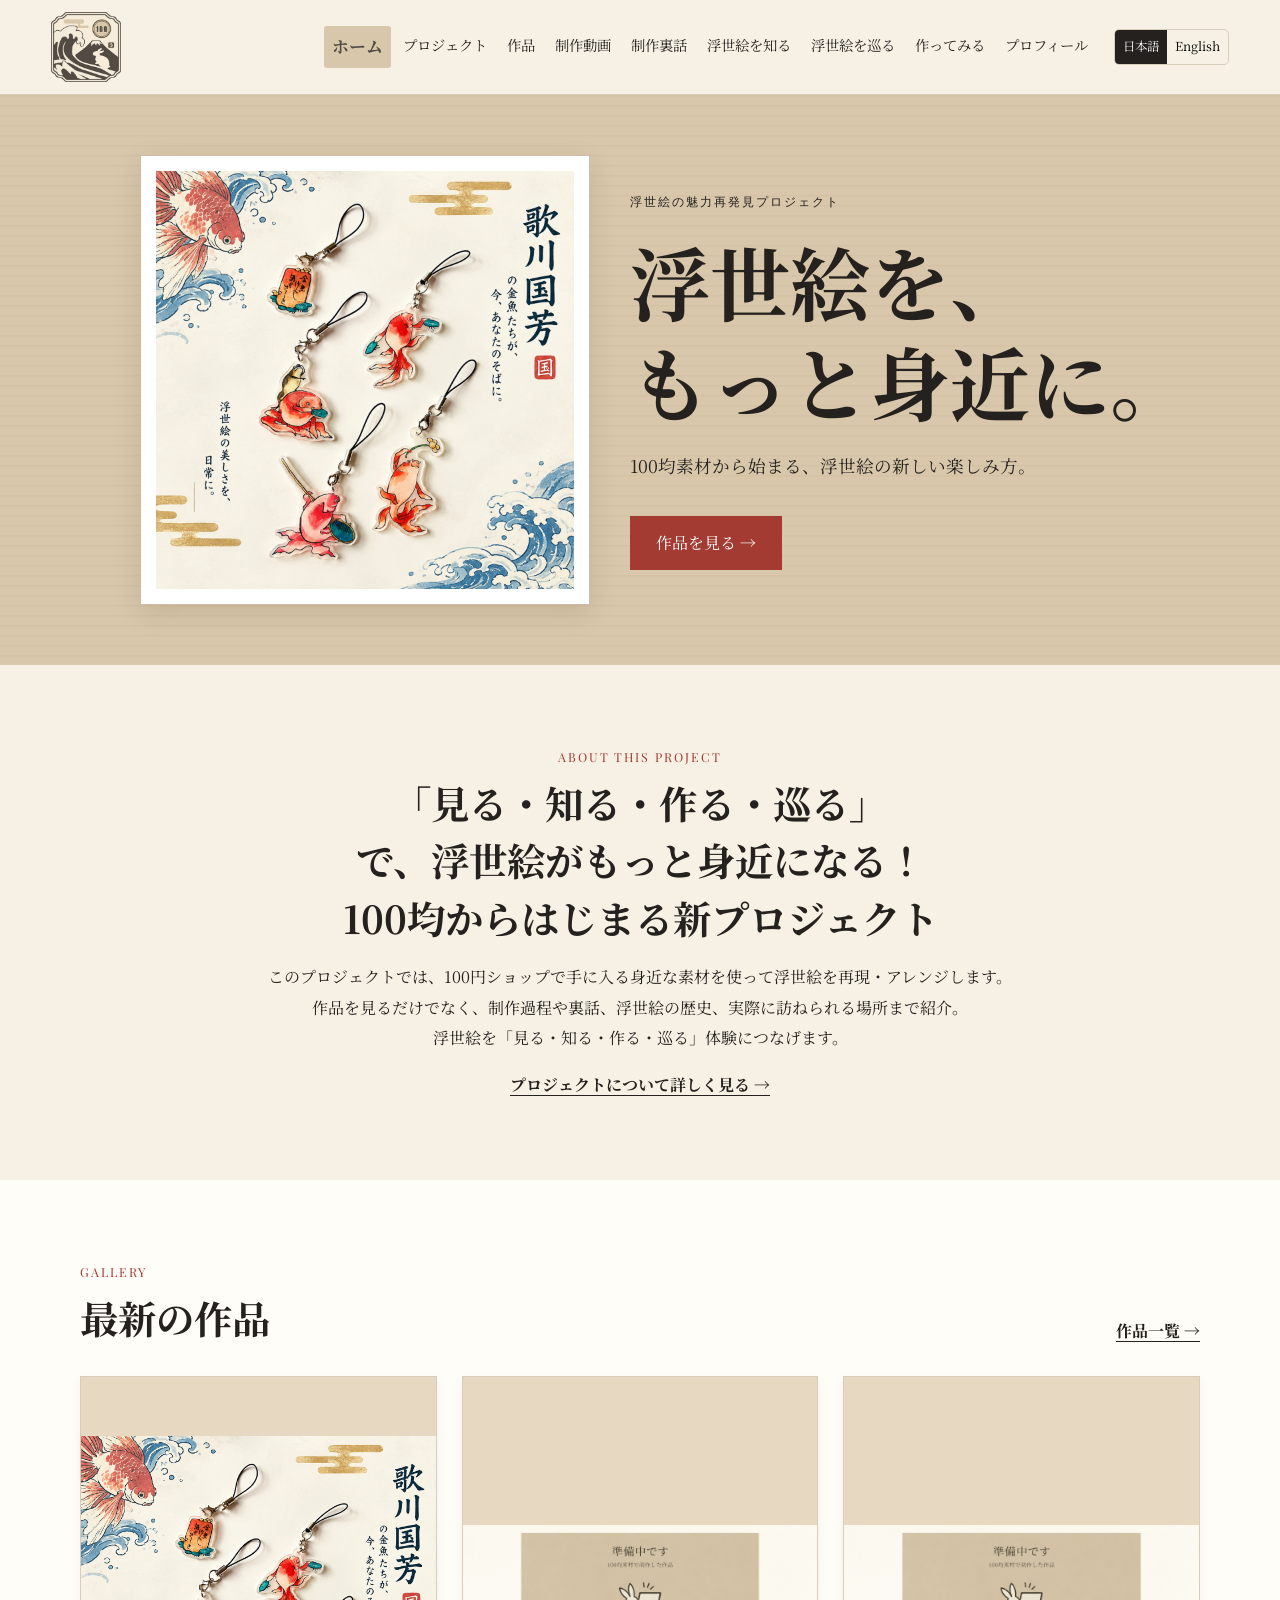
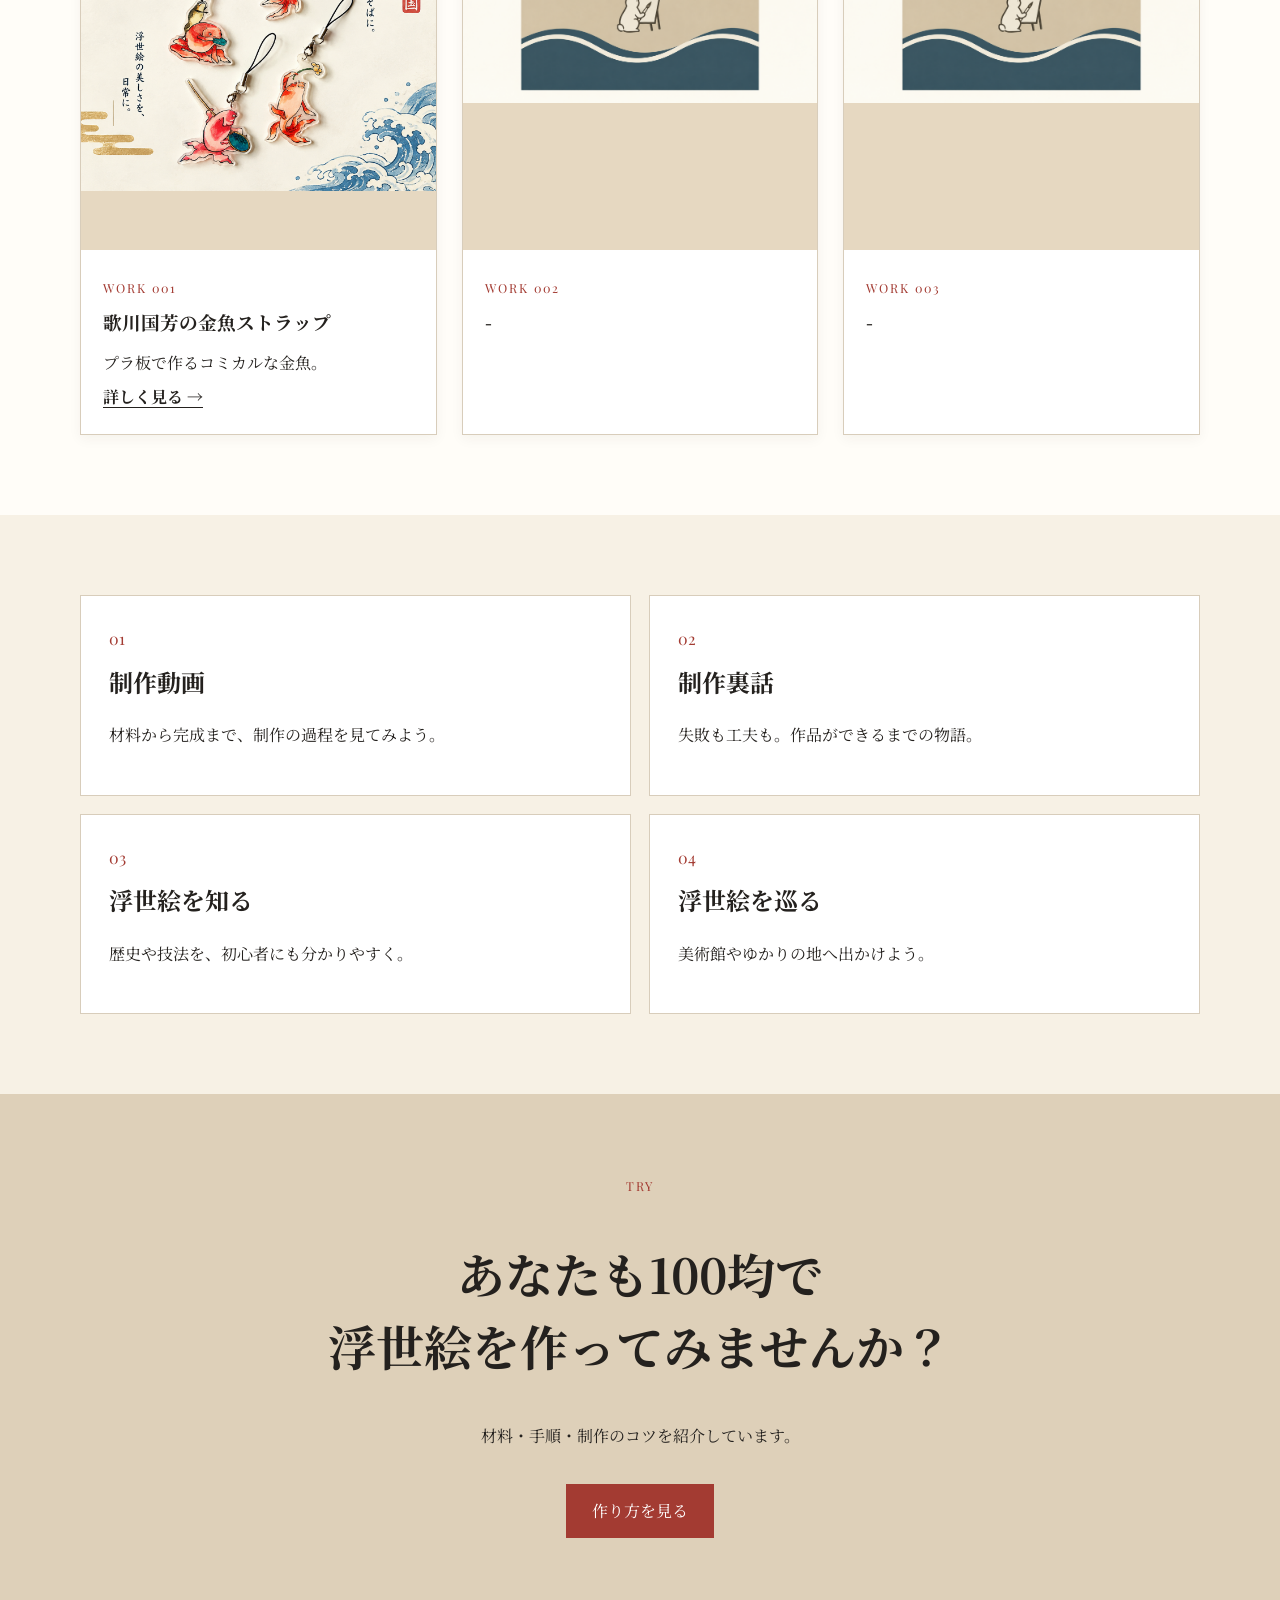
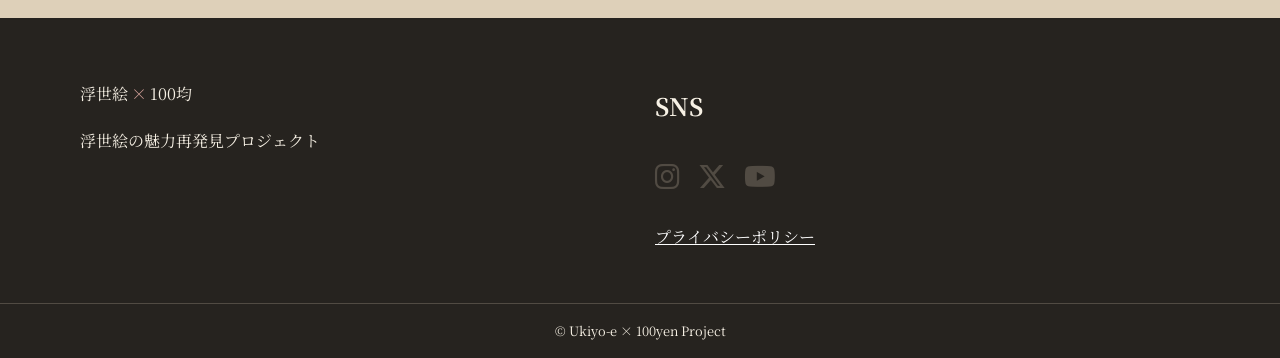
==== index.html @ 2771c259 "Add files via upload" ====
<!DOCTYPE html>
<html lang="ja">
<head>
  <meta charset="UTF-8">
  <meta name="viewport" content="width=device-width, initial-scale=1.0">
  <meta name="description" content="浮世絵を100均素材で身近に楽しむ、浮世絵の魅力再発見プロジェクト。">
  <title>浮世絵×100均｜浮世絵の魅力再発見プロジェクト</title>
  <link rel="stylesheet" href="css/style.css">
  <link rel="stylesheet" href="https://cdnjs.cloudflare.com/ajax/libs/font-awesome/6.7.2/css/all.min.css">

  <!-- Google Analytics 4：G-XXXXXXXXXXを自分の測定IDに変更してください -->
  <script async src="https://www.googletagmanager.com/gtag/js?id=G-XXXXXXXXXX"></script>
  <script>
    window.dataLayer = window.dataLayer || [];
    function gtag(){dataLayer.push(arguments);}
    gtag('js', new Date());
    gtag('config', 'G-XXXXXXXXXX');
  </script>
</head>
<body>
<a class="skip-link" href="#main">本文へ移動</a>
<header class="site-header">
  <div class="header-inner">
    <a class="logo" href="index.html" aria-label="浮世絵×100均 ホーム">
    <img src="images/sitelogo.png" alt="浮世絵×100均">
</a>
    <button class="menu-button" aria-controls="global-nav" aria-expanded="false">☰ <span data-ja="メニュー" data-en="Menu">メニュー</span></button>
<nav id="global-nav" class="global-nav" aria-label="メインメニュー">
  <ul>
    <li><a href="index.html" data-ja="ホーム" data-en="Home">ホーム</a></li>
    <li><a href="project.html" data-ja="プロジェクト" data-en="Project">プロジェクト</a></li>
    <li><a href="gallery.html" data-ja="作品" data-en="Gallery">作品</a></li>
    <li><a href="making.html" data-ja="制作動画" data-en="Making Videos">制作動画</a></li>
    <li><a href="story.html" data-ja="制作裏話" data-en="Behind the Scenes">制作裏話</a></li>
    <li><a href="ukiyoe.html" data-ja="浮世絵を知る" data-en="Learn Ukiyo-e">浮世絵を知る</a></li>
    <li><a href="map.html" data-ja="浮世絵を巡る" data-en="Explore Ukiyo-e">浮世絵を巡る</a></li>
    <li><a href="try.html" data-ja="作ってみる" data-en="Try It">作ってみる</a></li>
    <li><a href="about.html" data-ja="プロフィール" data-en="About">プロフィール</a></li>
  </ul>
</nav>
    <div class="lang-switch" aria-label="言語切り替え">
      <button type="button" class="lang-btn active" data-lang="ja">日本語</button>
      <button type="button" class="lang-btn" data-lang="en">English</button>
    </div>
  </div>
</header>


<main id="main">

  
<section class="hero">

  <!-- 障子 -->
  <div class="shoji-container" id="shojiBox">
    <div class="shoji shoji-left"></div>
    <div class="shoji shoji-right"></div>
  </div>

  <!-- 障子の向こう側 -->
  <div class="hero-content">

    <div class="hero-image">
      <img src="images/hero-work.png"
           alt="100均素材で制作した浮世絵ハンドメイド作品">
    </div>

    <div class="hero-text">

      <p class="eyebrow"
         data-ja="浮世絵の魅力再発見プロジェクト"
         data-en="Rediscovering the Charm of Ukiyo-e">
        浮世絵の魅力再発見プロジェクト
      </p>

      <h1
        data-ja="浮世絵を、<br>もっと身近に。"
        data-en="Bringing Ukiyo-e<br>Closer to Everyone.">
        浮世絵を、<br>もっと身近に。
      </h1>

      <p class="hero-lead"
         data-ja="100均素材から始まる、浮世絵の新しい楽しみ方。"
         data-en="A new way to enjoy Ukiyo-e, starting with 100-yen shop materials.">
        100均素材から始まる、浮世絵の新しい楽しみ方。
      </p>

      <a class="button button-primary"
         href="gallery.html"
         data-ja="作品を見る →"
         data-en="View Works →">
        作品を見る →
      </a>

    </div>

  </div>

</section>




  <section class="section intro">
    <div class="container narrow">
      <p class="section-label">ABOUT THIS PROJECT</p>
      <h2 data-ja="「見る・知る・作る・巡る」<br>で、浮世絵がもっと身近になる！<br>100均からはじまる新プロジェクト" data-en="“Ukiyo-e seems difficult.”<br>We want to change that image.">「見る・知る・作る・巡る」で、浮世絵がもっと身近になる！<br>100均からはじまる新プロジェクト</h2>
      <p data-ja="このプロジェクトでは、100円ショップで手に入る身近な素材を使って浮世絵を再現・アレンジします。<br>作品を見るだけでなく、制作過程や裏話、浮世絵の歴史、実際に訪ねられる場所まで紹介。<br>浮世絵を「見る・知る・作る・巡る」体験につなげます。" data-en="This project recreates and reimagines Ukiyo-e using familiar materials from 100-yen shops. We share not only the finished works, but also the making process, stories, Ukiyo-e history, and places you can visit. Our goal is to connect people with Ukiyo-e through seeing, learning, making, and exploring.">このプロジェクトでは、100円ショップで手に入る身近な素材を使って浮世絵を再現・アレンジします。作品を見るだけでなく、制作過程や裏話、浮世絵の歴史、実際に訪ねられる場所まで紹介。浮世絵を「見る・知る・作る・巡る」体験につなげます。</p>
      <a class="text-link" href="project.html" data-ja="プロジェクトについて詳しく見る →" data-en="Learn more about the project →">プロジェクトについて詳しく見る →</a>
    </div>
  </section>

  <section class="section paper-section">
    <div class="container">
      <div class="section-heading">
        <div><p class="section-label">GALLERY</p><h2 data-ja="最新の作品" data-en="Latest Works">最新の作品</h2></div>
        <a class="text-link" href="gallery.html" data-ja="作品一覧 →" data-en="All works →">作品一覧 →</a>
      </div>
      <div class="card-grid">
        <article class="card">
          <img src="images/gallery01.png" alt="波をモチーフにした浮世絵風の作品">
          <div class="card-body"><p class="tag">WORK 001</p><h3>歌川国芳の金魚ストラップ</h3><p data-ja="プラ板で作るコミカルな金魚。" data-en="Expressing the powerful waves of Ukiyo-e with 100-yen materials.">プラ板で作るコミカルな金魚。</p><a class="text-link" href="gallery.html">詳しく見る →</a></div>
        </article>
        <article class="card">
          <img src="images/comingsoon.png" alt="制作中">
          <div class="card-body"><p class="tag">WORK 002</p><h3>-</h3><p data-ja="" data-en="Reconstructing a famous landscape with familiar materials.">-</p>
            <!--<a class="text-link" href="gallery.html">詳しく見る →</a>-->
          </div>
        </article>
        <article class="card">
          <img src="images/comingsoon.png" alt="制作中">
          <div class="card-body"><p class="tag">WORK 003</p><h3>-</h3><p data-ja="" data-en="Enjoying the atmosphere of Edo with modern 100-yen materials.">-</p>
            <!--<a class="text-link" href="gallery.html">詳しく見る →</a>-->
          </div>
        </article>
      </div>
    </div>
  </section>

  <section class="section">
    <div class="container">
      <div class="feature-grid">
        <a class="feature-card" href="making.html"><span class="feature-no">01</span><h2 data-ja="制作動画" data-en="Making Videos">制作動画</h2><p data-ja="材料から完成まで、制作の過程を見てみよう。" data-en="See the process from materials to the finished work.">材料から完成まで、制作の過程を見てみよう。</p></a>
        <a class="feature-card" href="story.html"><span class="feature-no">02</span><h2 data-ja="制作裏話" data-en="Behind the Scenes">制作裏話</h2><p data-ja="失敗も工夫も。作品ができるまでの物語。" data-en="Failures and ideas—the story behind each work.">失敗も工夫も。作品ができるまでの物語。</p></a>
        <a class="feature-card" href="ukiyoe.html"><span class="feature-no">03</span><h2 data-ja="浮世絵を知る" data-en="Learn Ukiyo-e">浮世絵を知る</h2><p data-ja="歴史や技法を、初心者にも分かりやすく。" data-en="Learn the history and techniques in an easy way.">歴史や技法を、初心者にも分かりやすく。</p></a>
        <a class="feature-card" href="map.html"><span class="feature-no">04</span><h2 data-ja="浮世絵を巡る" data-en="Explore Ukiyo-e">浮世絵を巡る</h2><p data-ja="美術館やゆかりの地へ出かけよう。" data-en="Visit museums and places connected to Ukiyo-e.">美術館やゆかりの地へ出かけよう。</p></a>
      </div>
    </div>
  </section>

  <section class="section cta-section">
    <div class="container cta">
      <p class="section-label">TRY</p>
      <h2 data-ja="あなたも100均で<br>浮世絵を作ってみませんか？" data-en="Why not make your own<br>Ukiyo-e with 100-yen materials?">あなたも100均で<br>浮世絵を作ってみませんか？</h2>
      <p data-ja="材料・手順・制作のコツを紹介しています。" data-en="Materials, steps, and useful tips are introduced here.">材料・手順・制作のコツを紹介しています。</p>
      <a class="button button-primary" href="try.html" data-ja="作り方を見る" data-en="See How to Make It">作り方を見る</a>
    </div>
  </section>
</main>


<footer class="site-footer">
    <div class="container footer-grid">

        <div>
            <p class="logo">浮世絵<span>×</span>100均</p>
            <p data-ja="浮世絵の魅力再発見プロジェクト"
               data-en="Rediscovering the Charm of Ukiyo-e">
                浮世絵の魅力再発見プロジェクト
            </p>
        </div>

<div>
    <h2>SNS</h2>

    <div class="sns-links">

        <!-- Instagram -->
        <a href="https://www.instagram.com/usamaro_ukiyoe100pj/"
           target="_blank"
           rel="noopener"
           aria-label="Instagram">
            <i class="fa-brands fa-instagram"></i>
        </a>

        <!-- X -->
        <a href="https://x.com/usamaro_ukiyoe"
           target="_blank"
           rel="noopener"
           aria-label="X">
            <i class="fa-brands fa-x-twitter"></i>
        </a>

        <!-- YouTube -->
        <a href="https://www.youtube.com/@usamaro_ukiyoe100pj"
           target="_blank"
           rel="noopener"
           aria-label="YouTube">
            <i class="fa-brands fa-youtube"></i>
        </a>

    </div>

    <!-- プライバシーポリシー -->
    <p>
        <a href="privacy.html">プライバシーポリシー</a>
    </p>
</div>

    </div>

    <p class="copyright">© Ukiyo-e × 100yen Project</p>
</footer>


<script src="js/script.js"></script>
</body>
</html>
---- css/style.css ----
@import url('https://fonts.googleapis.com/css2?family=Noto+Serif+JP:wght@400;500;700&family=Playfair+Display:wght@500;700&family=Yuji+Boku&display=swap');

:root {
    --ink: #24211e;
    --red: #a33b32;
    --red-dark: #7d2924;
    --cream: #f7f1e5;
    --paper: #fffdf8;
    --line: #d8cdbb;
    --muted: #6d665d;
    --max: 1120px
}

* {
    box-sizing: border-box
}

html {
    scroll-behavior: smooth
}

body {
    margin: 0;
    color: var(--ink);
    background: var(--cream);
    font-family: "Noto Serif JP", serif;
    line-height: 1.9
}

img,
video {
    max-width: 100%;
    height: auto;
    display: block
}

a {
    color: inherit
}

button {
    font: inherit
}

.skip-link {
    position: absolute;
    left: 10px;
    top: -100px;
    background: #fff;
    padding: 8px 12px;
    z-index: 1000
}

.skip-link:focus {
    top: 10px
}

.site-header {
    position: sticky;
    top: 0;
    z-index: 100;
    background: rgba(247, 241, 229, .97);
    border-bottom: 1px solid var(--line)
}

.header-inner {
    max-width: 1280px;
    margin: auto;
    padding: 12px 4%;
    display: flex;
    align-items: center;
    gap: 18px
}

.logo {
    display: block;
    text-decoration: none;
    white-space: nowrap;
}

.logo img {
    display: block;
    width: 70px;
    height: auto;
}

.logo span {
    color: var(--red);
    padding: 0 3px
}

.global-nav {
    margin-left: auto
}

.global-nav ul {
    display: flex;
    flex-wrap: wrap;
    gap: 4px;
    list-style: none;
    margin: 0;
    padding: 0
}

.global-nav a {
    display: block;
    padding: 5px 8px;
    text-decoration: none;
    font-size: .9rem;
    border-radius: 4px
}

.global-nav a:hover,
.global-nav a:focus {
    background: #eadfce
}

.menu-button {
    display: none;
    background: none;
    border: 1px solid var(--line);
    padding: 6px 10px;
    border-radius: 4px
}

.lang-switch {
    display: flex;
    border: 1px solid var(--line);
    border-radius: 5px;
    overflow: hidden
}

.lang-btn {
    border: 0;
    background: transparent;
    padding: 5px 8px;
    cursor: pointer;
    font-size: .78rem
}

.lang-btn.active {
    background: var(--ink);
    color: #fff
}

.hero {
    background: #d8c7aa;
    min-height: 520px;
    display: grid;
    place-items: center;
    text-align: center;
    position: relative;
    overflow: hidden
}

.hero:after {
    content: "";
    position: absolute;
    inset: 0;
    background-image: repeating-linear-gradient(0deg, transparent 0 8px, rgba(80, 50, 30, .035) 9px 10px);
    pointer-events: none
}

.hero-inner {
    position: relative;
    z-index: 1;
    padding: 70px 20px
}

.eyebrow,
.section-label,
.tag {
    letter-spacing: .16em;
    font-family: "Playfair Display", serif;
    font-size: .78rem
}

.hero h1 {
    font-size: clamp(2.4rem, 7vw, 5rem);
    line-height: 1.25;
    margin: 18px 0;
    font-weight: 700
}

.hero-lead {
    font-size: 1.1rem
}

.button {
    display: inline-block;
    padding: 11px 25px;
    text-decoration: none;
    border: 1px solid var(--ink);
    margin-top: 16px
}

.button-primary {
    background: var(--red);
    color: #fff;
    border-color: var(--red)
}

.button-primary:hover {
    background: var(--red-dark)
}

.container {
    width: min(var(--max), 92%);
    margin: auto
}

.narrow {
    max-width: 820px
}

.section {
    padding: 80px 0
}

.paper-section {
    background: var(--paper)
}

.intro {
    text-align: center
}

.section-heading {
    display: flex;
    align-items: end;
    justify-content: space-between;
    gap: 20px;
    margin-bottom: 30px
}

.section-heading h2,
.intro h2 {
    margin: 0;
    font-size: clamp(1.6rem, 3vw, 2.4rem);
    line-height: 1.5
}

.section-label {
    color: var(--red);
    margin: 0 0 5px
}

.text-link {
    font-weight: 700;
    text-decoration: underline;
    text-underline-offset: 4px
}

.card-grid {
    display: grid;
    grid-template-columns: repeat(3, 1fr);
    gap: 25px
}

.card {
    background: #fff;
    border: 1px solid var(--line);
    box-shadow: 0 4px 12px rgba(60, 40, 20, .05)
}

.card img {
    width: 100%;
    aspect-ratio: 3/4; /* 縦4・横3の比率にする場合は「3/4」にします */
    object-fit: contain; /* 画像を切らさずに枠内に収める */
    background: #e6d8c1;
}

.card-body {
    padding: 22px
}

.card h2,
.card h3 {
    margin: 4px 0 8px
}

.card p {
    margin: 4px 0
}

.tag {
    color: var(--red);
    margin: 0
}

.feature-grid {
    display: grid;
    grid-template-columns: repeat(2, 1fr);
    gap: 18px
}

.feature-card {
    padding: 28px;
    background: #fff;
    border: 1px solid var(--line);
    text-decoration: none
}

.feature-card:hover {
    border-color: var(--red)
}

.feature-no {
    color: var(--red);
    font-family: "Playfair Display", serif
}

.feature-card h2 {
    margin: 4px 0
}

.cta-section {
    background: #ded0b9;
    text-align: center
}

.cta h2 {
    font-size: clamp(1.8rem, 4vw, 3rem);
    line-height: 1.5
}

.page-hero {
    padding: 40px 0 30px;
    background: #ded0b9;
    border-bottom: 1px solid var(--line)
}

.page-hero h1 {
    font-family: "Noto Serif JP", serif;
    font-weight: 600;
    letter-spacing: .04em;
    font-size: clamp(2rem, 5vw, 3rem);
    margin: 5px 0 15px;
    line-height: 1.4
}
.lead {
    max-width: 800px;
    font-size: 1.05rem
}

.page-content {
    padding: 65px 0 90px
}

.content-block {
    background: var(--paper);
    padding: 35px;
    margin-bottom: 25px;
    border: 1px solid var(--line)
}

.content-block h2 {
    margin-top: 0;
    border-left: 5px solid var(--red);
    padding-left: 14px;
    line-height: 1.5
}

.number-list,
.steps,
.profile-grid,
.material-grid {
    display: grid;
    grid-template-columns: repeat(2, 1fr);
    gap: 18px
}

.number-list>div,
.steps>div,
.profile-grid>div,
.material-grid>div {
    border: 1px solid var(--line);
    padding: 20px;
    background: #fff
}

.number-list b,
.steps b {
    font-family: "Playfair Display";
    font-size: 1.6rem;
    color: var(--red)
}

.video-placeholder {
    background: #171513;
    color: #fff;
    padding: 30px;
    text-align: center;
    margin-bottom: 25px
}

.video-placeholder video {
    width: 900px;
    margin: 25px auto 0;
    background: #000
}

.video-icon {
    font-size: 3rem;
    color: #d8c7aa
}

.story-card {
    background: #fff;
    padding: 40px;
    margin-bottom: 25px;
    border: 1px solid var(--line)
}

blockquote {
    display: flex;
    align-items: flex-start;
    gap: 18px;

    border-left: 4px solid var(--red);
    padding: 15px 20px;
    margin: 25px 0;
    font-size: 1.15rem;
    background: #f3ecdf;
}

/* blockquote内のキャラクター */
blockquote img {
    width: 70px;
    height: 70px;
    object-fit: contain;
    flex-shrink: 0;
}

/* blockquote内の文章 */
blockquote div {
    min-width: 0;
}

.check-list {
    padding-left: 1.4em
}

.check-list li {
    margin: 7px 0
}

.map-note,
.cta-box {
    padding: 30px;
    background: #ded0b9;
    border: 1px solid var(--line);
    margin-bottom: 25px
}

.spot-list {
    display: grid;
    gap: 16px
}

.spot-list article {
    background: #fff;
    padding: 25px;
    border: 1px solid var(--line);
    display: grid;
    grid-template-columns: 50px 1fr;
    column-gap: 15px
}

.spot-list span {
    color: var(--red);
    font-family: "Playfair Display";
    font-size: 1.5rem
}

.spot-list h2 {
    margin: 0
}

.howto {
    counter-reset: step;
    list-style: none;
    padding: 0
}

.howto li {
    counter-increment: step;
    border-bottom: 1px solid var(--line);
    padding: 18px 0
}

.howto li:before {
    content: counter(step, decimal-leading-zero);
    color: var(--red);
    font-family: "Playfair Display";
    font-size: 1.5rem;
    margin-right: 15px
}

.howto b {
    display: block
}

.howto span {
    display: block;
    margin-left: 50px;
    color: var(--muted)
}

.profile-main {
    display: grid;
    grid-template-columns: 300px 1fr;
    gap: 40px;
    background: #fff;
    padding: 35px;
    border: 1px solid var(--line);
    margin-bottom: 25px
}

.profile-photo {
    min-height: 280px;
    background: #d8c7aa;
    display: grid;
    place-items: center;
    font-family: "Playfair Display";
    letter-spacing: .15em
}

.site-footer {
    background: #26231f;
    color: #f7f1e5;
    padding: 45px 0 15px
}

.footer-grid {
    display: grid;
    grid-template-columns: 1fr 1fr;
    gap: 30px
}

.footer-grid a {
    color: #fff
}

.footer-grid .logo span {
    color: #d8a59d
}

.copyright {
    text-align: center;
    border-top: 1px solid #514b43;
    padding-top: 15px;
    margin: 35px 0 0;
    font-size: .8rem
}

@media(max-width:900px) {
    .global-nav {
        order: 4;
        width: 100%
    }

    .header-inner {
        flex-wrap: wrap
    }

    .global-nav ul {
        justify-content: center
    }

    .card-grid {
        grid-template-columns: repeat(2, 1fr)
    }
}

@media(max-width:700px) {
    .menu-button {
        display: block;
        margin-left: auto
    }

    .global-nav {
        display: none
    }

    .global-nav.open {
        display: block
    }

    .global-nav ul {
        display: grid;
        grid-template-columns: repeat(2, 1fr);
        gap: 2px
    }

    .global-nav a {
        padding: 9px;
        text-align: center
    }

    .lang-switch {
        order: 3
    }

    .header-inner {
        gap: 10px
    }

    .card-grid,
    .feature-grid,
    .number-list,
    .steps,
    .profile-grid,
    .material-grid,
    .footer-grid,
    .profile-main {
        grid-template-columns: 1fr
    }

    .section {
        padding: 55px 0
    }

    .page-hero {
        padding: 55px 0 35px
    }

    .page-content {
        padding: 40px 0 60px
    }

    .content-block,
    .story-card {
        padding: 25px
    }

    .section-heading {
        align-items: start;
        flex-direction: column
    }

    .hero {
        min-height: 480px
    }

    .hero-inner {
        padding: 50px 15px
    }

    .hero h1 {
        font-size: 2.4rem
    }
}

@media(max-width:420px) {
    .logo img {
        width: 55px;
    }


    .lang-btn {
        padding: 4px 6px
    }

    .global-nav ul {
        grid-template-columns: 1fr
    }

    .hero h1 {
        font-size: 2.05rem
    }

    .content-block {
        padding: 20px
    }

    .spot-list article {
        grid-template-columns: 35px 1fr
    }
}

@media(prefers-reduced-motion:reduce) {
    html {
        scroll-behavior: auto
    }
}

.visual-block {
    background: #fff;
    padding: 18px;
    margin-bottom: 25px;
    border: 1px solid var(--line);
    text-align: center
}

.visual-block img {
    width: 100%;
    max-height: 550px;
    object-fit: cover
}

.visual-block p {
    margin: 10px 0 0;
    color: var(--muted);
    font-size: .9rem
}

/* Brush-style navigation hover */
.global-nav a {
    position: relative;
    isolation: isolate
}

.global-nav a::after {
    content: "";
    position: absolute;
    left: 0;
    bottom: 0;
    width: 0%;
    height: 12px;
    background: url("../images/brush-line.png") center/100% 100% no-repeat;
    z-index: -1;
    transition: width 0.3s ease;
    pointer-events: none
}

.global-nav a:hover::after,
.global-nav a:focus-visible::after {
    width: 100%
}

/* Artist artwork boxes */
.artist-grid {
    display: grid;
    grid-template-columns: repeat(2, 1fr);
    gap: 20px
}

.artist-card {
    background: #fff;
    border: 1px solid var(--line);
    overflow: hidden
}

.artist-image {
    background: #e6d8c1;
    aspect-ratio: 4/3;
    overflow: hidden
}

.artist-image img {
    width: 100%;
    height: 100%;
    object-fit: cover
}

.artist-body {
    padding: 20px
}

.artist-body h3 {
    margin: 0 0 8px;
    font-size: 1.25rem
}

.artist-body p {
    margin: 5px 0
}

.replace-note {
    color: var(--muted);
    font-size: .88rem
}

/* Accessible accordion */
.accordion-list {
    display: grid;
    gap: 10px
}

.accordion-item {
    border: 1px solid var(--line);
    background: #fff
}

.accordion-trigger {
    width: 100%;
    display: flex;
    align-items: center;
    justify-content: space-between;
    gap: 20px;
    border: 0;
    background: transparent;
    padding: 18px 20px;
    text-align: left;
    cursor: pointer;
    font-weight: 700;
    color: var(--ink)
}

.accordion-trigger:hover,
.accordion-trigger:focus-visible {
    background: #f3ecdf
}

.accordion-trigger:focus-visible {
    outline: 3px solid var(--red);
    outline-offset: -3px
}

.accordion-icon {
    font-family: Arial, sans-serif;
    font-size: 1.4rem;
    color: var(--red);
    transition: transform .2s ease
}

.accordion-trigger[aria-expanded="true"] .accordion-icon {
    transform: rotate(45deg)
}

.accordion-panel {
    display: grid;
    grid-template-columns: minmax(220px, 38%) 1fr;
    gap: 25px;
    padding: 0 20px 20px;
    align-items: start
}

.accordion-panel img {
    width: 100%;
    aspect-ratio: 4/3;
    object-fit: cover;
    background: #e6d8c1
}

.accordion-panel h3 {
    margin-top: 0
}

.accordion-intro {
    color: var(--muted)
}

@media(max-width:700px) {
    .artist-grid {
        grid-template-columns: 1fr
    }

    .accordion-panel {
        grid-template-columns: 1fr;
        padding: 0 15px 15px
    }

    .accordion-trigger {
        padding: 16px 15px
    }
}

@media(max-width:420px) {
    .artist-body {
        padding: 16px
    }

    .accordion-panel {
        gap: 15px
    }
}


/* Museum map */
.spot-list .spot-museum {
    display: block;
}

.spot-heading {
    display: flex;
    align-items: center;
    gap: 15px;
}

.spot-heading>span {
    color: var(--red);
    font-family: "Playfair Display";
    font-size: 1.5rem;
}

.spot-heading h2 {
    margin: 0;
}

.spot-museum>p {
    margin: 10px 0 20px;
}

.spot-museum>img {
    width: 100%;
    height: auto;
    display: block;
}

/* =================================
   このサイトでできること
================================= */

.number-list {
    display: grid;
    grid-template-columns: repeat(2, 1fr);
    gap: 0;
    margin-top: 40px;
    border-top: 1px solid #cfc3b3;
}


/* 各項目 */
.number-list > div {
    position: relative;
    min-height: 230px;
    padding: 32px 35px;

    background: #fff;

    border-bottom: 1px solid #cfc3b3;
}


/* 縦の線 */
.number-list > div:nth-child(odd) {
    border-right: 1px solid #cfc3b3;
}


/* 番号 */
.number-list b {
    display: block;

    margin-bottom: 30px;

    font-family: "Playfair Display", serif;
    font-size: 34px;
    line-height: 1;

    color: #a7352d;
}


/* 見出し */
.number-list h3 {
    margin: 0 0 15px;

    font-family: "Noto Serif JP", serif;
    font-size: 28px;
    font-weight: 600;

    letter-spacing: 0.12em;

    color: #222;
}


/* 説明文 */
.number-list p {
    margin: 0;

    font-family: "Noto Serif JP", serif;
    font-size: 15px;

    line-height: 1.9;

    color: #555;
}


/* 02・04の番号を藍色 */
.number-list > div:nth-child(2) b,
.number-list > div:nth-child(4) b {
    color: #304b68;
}


/* 03の番号を金色 */
.number-list > div:nth-child(3) b {
    color: #a17a28;
}


/* =================================
   スマートフォン
================================= */

@media (max-width: 768px) {

    .number-list {
        grid-template-columns: 1fr;
        margin-top: 30px;
    }

    .number-list > div {
        min-height: auto;
        padding: 28px 25px;
    }

    .number-list > div:nth-child(odd) {
        border-right: none;
    }

    .number-list b {
        margin-bottom: 20px;
        font-size: 30px;
    }

    .number-list h3 {
        font-size: 25px;
    }

    .number-list p {
        font-size: 14px;
    }

}


/* =================================
   障子が開いた後のトップ画面
   ================================= */

.hero {
  position: relative;
  overflow: hidden;
  min-height: 560px;
  background: #d8c7aa;
}

/* 障子 */
.shoji-container {
  position: absolute;
  inset: 0;
  z-index: 10;
  pointer-events: none;
}

/* 左右の障子 */
.shoji {
  position: absolute;
  top: 0;
  width: 50%;
  height: 100%;

  background-color: #fffdf5;

  background-image:
    linear-gradient(to right, #8a5a36 2px, transparent 2px),
    linear-gradient(to bottom, #8a5a36 2px, transparent 2px);

  background-size: 40px 50px;

  border: 4px solid #5c3a21;
  box-sizing: border-box;

  transition:
    transform 1.2s cubic-bezier(0.25, 1, 0.5, 1);
}

/* 左の障子 */
.shoji-left {
  left: 0;
}

/* 右の障子 */
.shoji-right {
  right: 0;
}

/* 障子が開いた状態 */
.shoji-container.open .shoji-left {
  transform: translateX(-100%);
}

.shoji-container.open .shoji-right {
  transform: translateX(100%);
}


/* =================================
   障子の向こう側
   ================================= */

.hero-content {
  position: relative;
  z-index: 1;

  width: min(1000px, 90%);
  min-height: 560px;

  margin: 0 auto;

  display: grid;
  grid-template-columns: 45% 55%;
  align-items: center;

  gap: 40px;

  padding: 60px 0;
}


/* 作品画像 */
.hero-image {
  background: #fff;
  padding: 15px;
  border: 1px solid #cbbda8;
  box-shadow: 0 8px 25px rgba(60, 40, 20, .12);
}

.hero-image img {
   width: 100%;
  height: auto;
  display: block;

  background: #f5eee2;
}


/* 文字 */
.hero-text {
  text-align: left;
}

.hero-text .eyebrow {
  margin-top: 0;
}

.hero-text h1 {
  margin: 18px 0;
}


/* =================================
   スマートフォン
   ================================= */

@media (max-width: 700px) {

  .hero {
    min-height: auto;
  }

  .hero-content {
    grid-template-columns: 1fr;

    gap: 25px;

    min-height: auto;

    padding: 50px 0 60px;
  }

  .hero-image {
    width: 85%;
    margin: 0 auto;
  }

  .hero-image img {
    height: 280px;
  }

  .hero-text {
    text-align: center;
  }

}


.hero-text {
  min-width: 0;
}

.hero-text h1 {
  white-space: nowrap;
}



/* =================================
   4つの項目の画像
================================= */

.feature-item {
    position: relative;
    overflow: hidden;
}


/* 4枚すべて同じサイズ・同じ位置 */
.feature-image {
    position: absolute;

    width: 120px;
    height: 160px;

    right: 25px;
    top: 50%;

    transform: translateY(-50%);

    /* 画像全体を表示 */
    object-fit: contain;

    /* 少し背景になじませる */
    opacity: 0.8;

    z-index: 1;
}


/* 文字を画像より前にする */
.feature-item b,
.feature-item h3,
.feature-item p {
    position: relative;
    z-index: 2;
}


/* 画像と文字が重ならないようにする */
.feature-item h3,
.feature-item p {
    padding-right: 150px;
}


/* =================================
   スマートフォン
================================= */

@media (max-width: 768px) {

    .feature-image {
        width: 90px;
        height: 120px;

        right: 15px;
    }

    .feature-item h3,
    .feature-item p {
        padding-right: 105px;
    }

}



.profile-photo img {
    width: 100%;
    height: 100%;
    object-fit: contain;
    display: block;
    border: 1px solid #000;
}

/* アコーディオン：閉じているときは非表示 */
.accordion-panel[hidden] {
    display: none !important;
}


/* =========================
   施設情報
   ========================= */

.spot-info {
    margin-top: 20px;
    padding-top: 15px;
    border-top: 1px solid var(--line);
}

.spot-info-row {
    display: flex;
    align-items: center;
    gap: 20px;
    font-size: 0.9rem;
}

.spot-info-row strong {
    font-size: 1rem;
    flex-shrink: 0;
}

.spot-info-row span {
    color: var(--muted);
}

.spot-info-row a {
    color: var(--red);
    text-decoration: none;
    white-space: nowrap;
}

.spot-info-row a:hover {
    text-decoration: underline;
}

/* スマホ */
@media (max-width: 700px) {

    .spot-info-row {
        display: flex;
        flex-wrap: wrap;
        gap: 5px 15px;
    }

    .spot-info-row strong {
        width: 100%;
    }

    .spot-info-row span {
        font-size: 0.85rem;
    }
}

.spot-place {
    margin-bottom: 10px;
}

.spot-place strong {
    margin-right: 15px;
}

.spot-place a {
    margin-left: 15px;
    color: var(--red);
    text-decoration: none;
}

/* =================================
   制作裏話 STORY 001
================================= */

.story-card {
    display: grid;
    grid-template-columns: 1fr 320px;
    gap: 40px;
    align-items: center;
}

.story-text {
    min-width: 0;
}

.story-image {
    width: 100%;
}

.story-image img {
    width: 100%;
    height: 260px;
    object-fit: contain;
    display: block;
    background: #f3ecdf;
}


/* スマートフォン */
@media (max-width: 700px) {

    .story-card {
        grid-template-columns: 1fr;
        gap: 25px;
    }

    .story-image img {
        height: auto;
        max-height: 300px;
    }

}


/* =================================
   このプロジェクトで大切にしていること
================================= */

.project-values {
    margin-top: 25px;
}


/* 見出し1・見出し2 */
.project-values h3 {
    margin: 40px 0 20px;
    padding-bottom: 10px;
    border-bottom: 1px solid var(--line);
    font-size: 1.5rem;
    font-weight: 600;
}


/* 文章＋画像 */
.value-content {
    display: grid;
    grid-template-columns: 1fr 280px;
    gap: 30px;
    align-items: start;
    margin-bottom: 30px;
}



/* 文章 */
.value-text {
    min-width: 0;
}

.value-text p {
    margin: 0 0 15px;
}


/* 画像 */
.value-image {
    width: 100%;
    background: #f3ecdf;
}

.value-image img {
    width: 100%;
    height: 300px;
    object-fit: contain;
    display: block;
}


/* スマートフォン */
@media (max-width: 700px) {

    .value-content {
        grid-template-columns: 1fr;
        gap: 20px;
    }

    .value-image img {
        height: auto;
        max-height: 300px;
    }

}

.story-image {
    margin: 0;
    text-align: center;
}

.story-image img {
    display: block;
    width: 100%;
    height: auto;
}

.story-image figcaption {
    margin-top: 8px;
    font-family: "Noto Serif JP", "Yu Mincho",
                 "Hiragino Mincho ProN", serif;
    font-size: 0.75rem;
    line-height: 1.6;
    letter-spacing: 0.05em;
    color: #666;
    text-align: center;
}

.story-image figcaption {
    display: block;
    margin-top: 10px;
    width: 100%;
    font-family: "Yu Mincho", "Hiragino Mincho ProN", serif;
    font-size: 13px;
    line-height: 1.6;
    color: #555;
    text-align: center;
    visibility: visible;
    opacity: 1;
}

.value-image p {
    margin: 8px 0 0;
    font-size: 0.8rem;
    line-height: 1.5;
    text-align: left;
}

/* =========================
   STORY 001 レイアウト調整
   ========================= */

/* 記事カードは1列にする */
.story-card {
    display: block;
}


/* 共通点＋画像 */
.story-detail {
    display: grid;
    grid-template-columns: minmax(0, 1fr) 320px;
    gap: 40px;
    align-items: start;
    margin: 30px 0;
}


/* 浮世絵との共通点 */
.story-detail blockquote {
    margin: 0;
}


/* 右側の画像 */
.story-detail .story-image {
    margin: 0;
}

.story-detail .story-image img {
    width: 100%;
    height: auto;
    display: block;
}

.story-detail .story-image figcaption {
    margin-top: 8px;
    font-size: 0.75rem;
    line-height: 1.6;
    text-align: center;
    color: #756d63;
}


/* スマートフォン */
@media (max-width: 768px) {

    .story-detail {
        grid-template-columns: 1fr;
        gap: 25px;
    }

    .story-detail .story-image {
        max-width: 500px;
        margin: 0 auto;
    }

}

/* ========================================
   作ってみよう｜制作の流れ
   文字サイズを「見出し・本文・補足」の3段階で統一
======================================== */

/* ----------------------------------------
   セクション全体
---------------------------------------- */

.making-flow-section {
    width: min(820px, 92%);
    margin: 70px auto 90px;
}


/* ----------------------------------------
   【見出し】
---------------------------------------- */

.making-flow-section .section-heading {
    display: block;
    text-align: left;
    margin-bottom: 20px;
}

.making-flow-section .section-label {
    margin: 0 0 5px;
    color: var(--red);
    font-family: "Playfair Display", serif;
    font-size: 0.78rem;
    letter-spacing: 0.16em;
}

.making-flow-section .section-heading h2 {
    margin: 0;
    font-family: "Noto Serif JP", serif;
    font-size: clamp(1.6rem, 3vw, 2.4rem);
    line-height: 1.5;
    font-weight: 600;
}


/* ----------------------------------------
   【本文】
   制作の流れの導入文
---------------------------------------- */

.flow-intro {
    max-width: 760px;
    margin: 0 0 45px;
    color: var(--ink);
    font-size: 0.95rem;
    line-height: 2;
}


/* ----------------------------------------
   フローチャート
---------------------------------------- */

.making-flow {
    max-width: 760px;
    margin: 0 auto;
}


/* ----------------------------------------
   各ステップ
---------------------------------------- */

.flow-step {
    display: grid;
    grid-template-columns: 85px 1fr;
    background: #fff;
    border: 1px solid var(--line);
    min-height: 145px;
}


/* ----------------------------------------
   【補足】
   STEP 01 / 02 / 03...
---------------------------------------- */

.flow-number {
    display: flex;
    align-items: center;
    justify-content: center;

    background: #f3ecdf;
    border-right: 1px solid var(--line);

    color: var(--red);
    font-family: "Playfair Display", serif;
    font-size: 1.8rem;
    line-height: 1;
}


/* ----------------------------------------
   ステップ本文
---------------------------------------- */

.flow-content {
    padding: 25px 30px;
}


/* 【補足】英字ラベル */

.flow-label {
    margin: 0 0 5px;

    color: var(--red);
    font-family: "Playfair Display", serif;
    font-size: 0.72rem;
    letter-spacing: 0.16em;
}


/* 【見出し】各ステップ名 */

.flow-content h3 {
    margin: 0 0 10px;

    color: var(--ink);
    font-family: "Noto Serif JP", serif;
    font-size: 1.3rem;
    font-weight: 600;
    line-height: 1.5;
}


/* 【本文】各ステップの説明 */

.flow-description {
    margin: 0;

    color: var(--muted);
    font-family: "Noto Serif JP", serif;
    font-size: 0.95rem;
    line-height: 1.9;
}


/* ----------------------------------------
   矢印
---------------------------------------- */

.flow-arrow {
    height: 55px;

    display: flex;
    align-items: center;
    justify-content: center;

    color: var(--red);
    font-size: 1.25rem;
    line-height: 1;
}


/* ----------------------------------------
   完成！
---------------------------------------- */

.flow-complete {
    border: 1px solid var(--red);
}

.flow-complete .flow-number {
    background: var(--red);
    color: #fff;
    border-right-color: var(--red);
}

.flow-complete .flow-content h3 {
    color: var(--red);
    font-size: 1.45rem;
}


/* ----------------------------------------
   「浮世絵を身近なハンドメイドに」
   SEO用文章
---------------------------------------- */

.flow-seo-text {
    max-width: 760px;
    margin: 65px auto 0;
    padding-top: 35px;
    border-top: 1px solid var(--line);
}


/* 【見出し】 */

.flow-seo-text h3 {
    margin: 0 0 18px;
    padding-left: 14px;

    border-left: 5px solid var(--red);

    color: var(--ink);
    font-family: "Noto Serif JP", serif;
    font-size: 1.25rem;
    font-weight: 600;
    line-height: 1.5;
}


/* 【本文】
   SEO文章は補足ではなく本文として扱う */

.flow-seo-text p {
    margin: 0 0 16px;

    color: var(--ink);
    font-family: "Noto Serif JP", serif;
    font-size: 0.95rem;
    line-height: 2;
}


/* ----------------------------------------
   スマートフォン
---------------------------------------- */

@media (max-width: 700px) {

    /* セクション */

    .making-flow-section {
        width: 92%;
        margin: 55px auto 65px;
    }


    /* 【見出し】 */

    .making-flow-section .section-heading {
        margin-bottom: 15px;
    }

    .making-flow-section .section-heading h2 {
        font-size: 1.6rem;
    }


    /* 【本文】 */

    .flow-intro {
        margin-bottom: 35px;
        font-size: 0.88rem;
        line-height: 1.9;
    }


    /* フローチャート */

    .flow-step {
        grid-template-columns: 60px 1fr;
        min-height: auto;
    }


    /* 【補足】STEP番号 */

    .flow-number {
        font-size: 1.45rem;
    }


    .flow-content {
        padding: 20px 18px;
    }


    /* 【補足】英字 */

    .flow-label {
        font-size: 0.65rem;
    }


    /* 【見出し】各ステップ */

    .flow-content h3 {
        font-size: 1.05rem;
        margin-bottom: 8px;
    }


    /* 【本文】 */

    .flow-description {
        font-size: 0.88rem;
        line-height: 1.8;
    }


    /* 矢印 */

    .flow-arrow {
        height: 45px;
        font-size: 1.1rem;
    }


    /* 完成 */

    .flow-complete .flow-content h3 {
        font-size: 1.2rem;
    }


    /* SEO文章 */

    .flow-seo-text {
        margin-top: 50px;
        padding-top: 30px;
    }


    /* 【見出し】 */

    .flow-seo-text h3 {
        font-size: 1.05rem;
    }


    /* 【本文】 */

    .flow-seo-text p {
        font-size: 0.88rem;
        line-height: 1.9;
    }
}

.history-image {
    width: 90%;
    max-width: 900px;
    margin: 30px auto 0;
}

.history-image img {
    display: block;
    width: 100%;
    height: auto;
}

/* SNSアイコン */
.sns-links {
    display: flex;
    gap: 18px;
    align-items: center;
    margin: 10px 0 20px;
}

.sns-links a {
    color: #514b43;
    text-decoration: none;
    font-size: 28px;
}

.sns-links a:hover {
    color: #d8c7aa;
}

/* ========================================
   現在表示しているページのナビゲーション
======================================== */

.global-nav a.current {
    color: #514b43;
    background-color: #d8c7aa;
    font-weight: 700;
    font-size: 1.05em;
    border-radius: 3px;
}

.material-image {
    display: block;
    width: 50%;
    max-width: 600px;
    height: auto;
    margin: 30px auto 0;
}

/* スマートフォン */
@media (max-width: 768px) {
    .material-image {
        width: 90%;
    }
}

/* ========================================
   制作動画一覧
======================================== */

.making-videos {
    display: grid;
    grid-template-columns: repeat(3, 1fr);
    gap: 25px;
}

/* 各動画 */
.making-video {
    background: #fff;
    border: 1px solid var(--line);
    overflow: hidden;
}

/* 動画枠 */
.making-video-frame {
    width: 100%;
    background: #000;
}

/* 動画 */
.making-video-frame video {
    width: 100%;
    height: auto;
    display: block;
}

/* 動画情報 */
.making-video-info {
    padding: 18px;
}

/* VIDEO 001 */
.video-number {
    margin: 0 0 5px;
    color: var(--red);
    font-family: "Playfair Display", serif;
    font-size: 0.75rem;
    letter-spacing: 0.15em;
}

/* 動画タイトル */
.making-video-info h2 {
    margin: 0 0 8px;
    font-size: 1.15rem;
}

/* 説明文 */
.making-video-info p:last-child {
    margin: 0;
    font-size: 0.85rem;
    line-height: 1.7;
    color: var(--muted);
}


/* ========================================
   スマートフォン
======================================== */

@media (max-width: 700px) {

    .making-videos {
        grid-template-columns: 1fr;
        gap: 30px;
    }

}
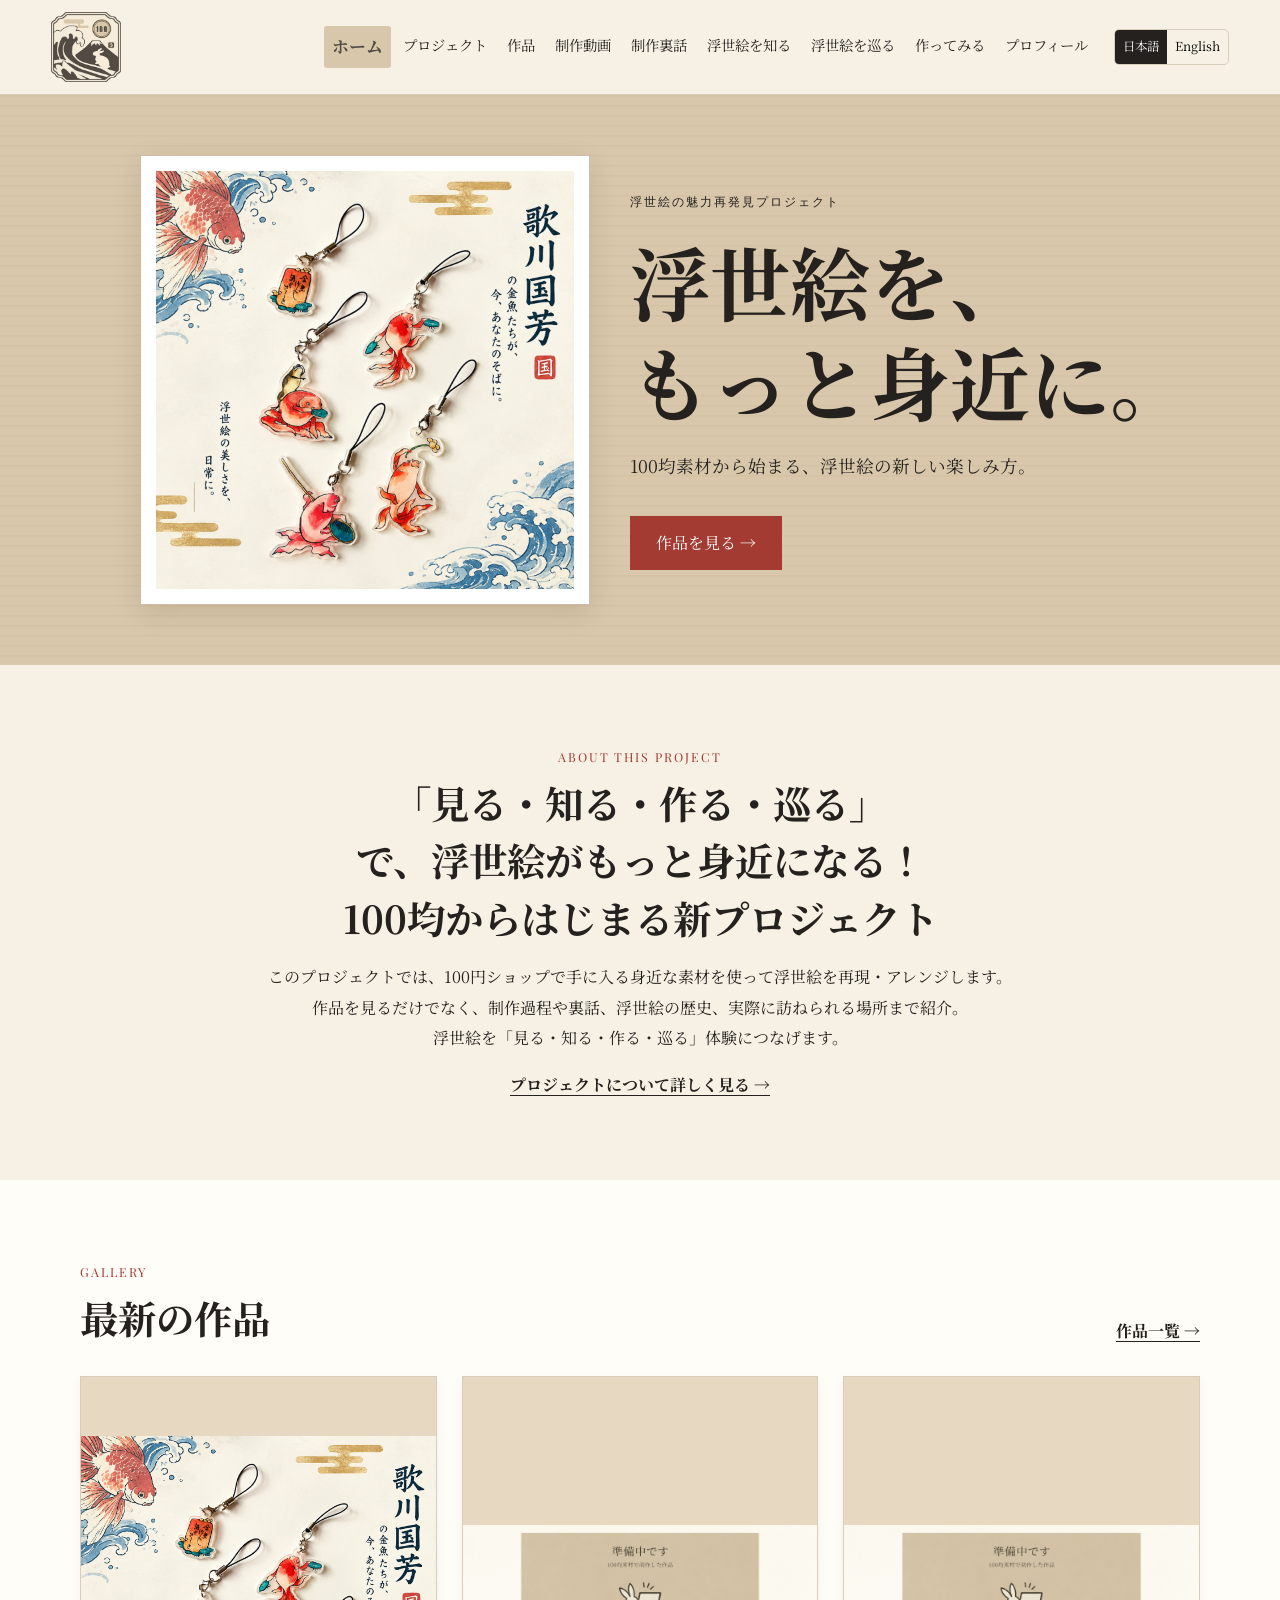
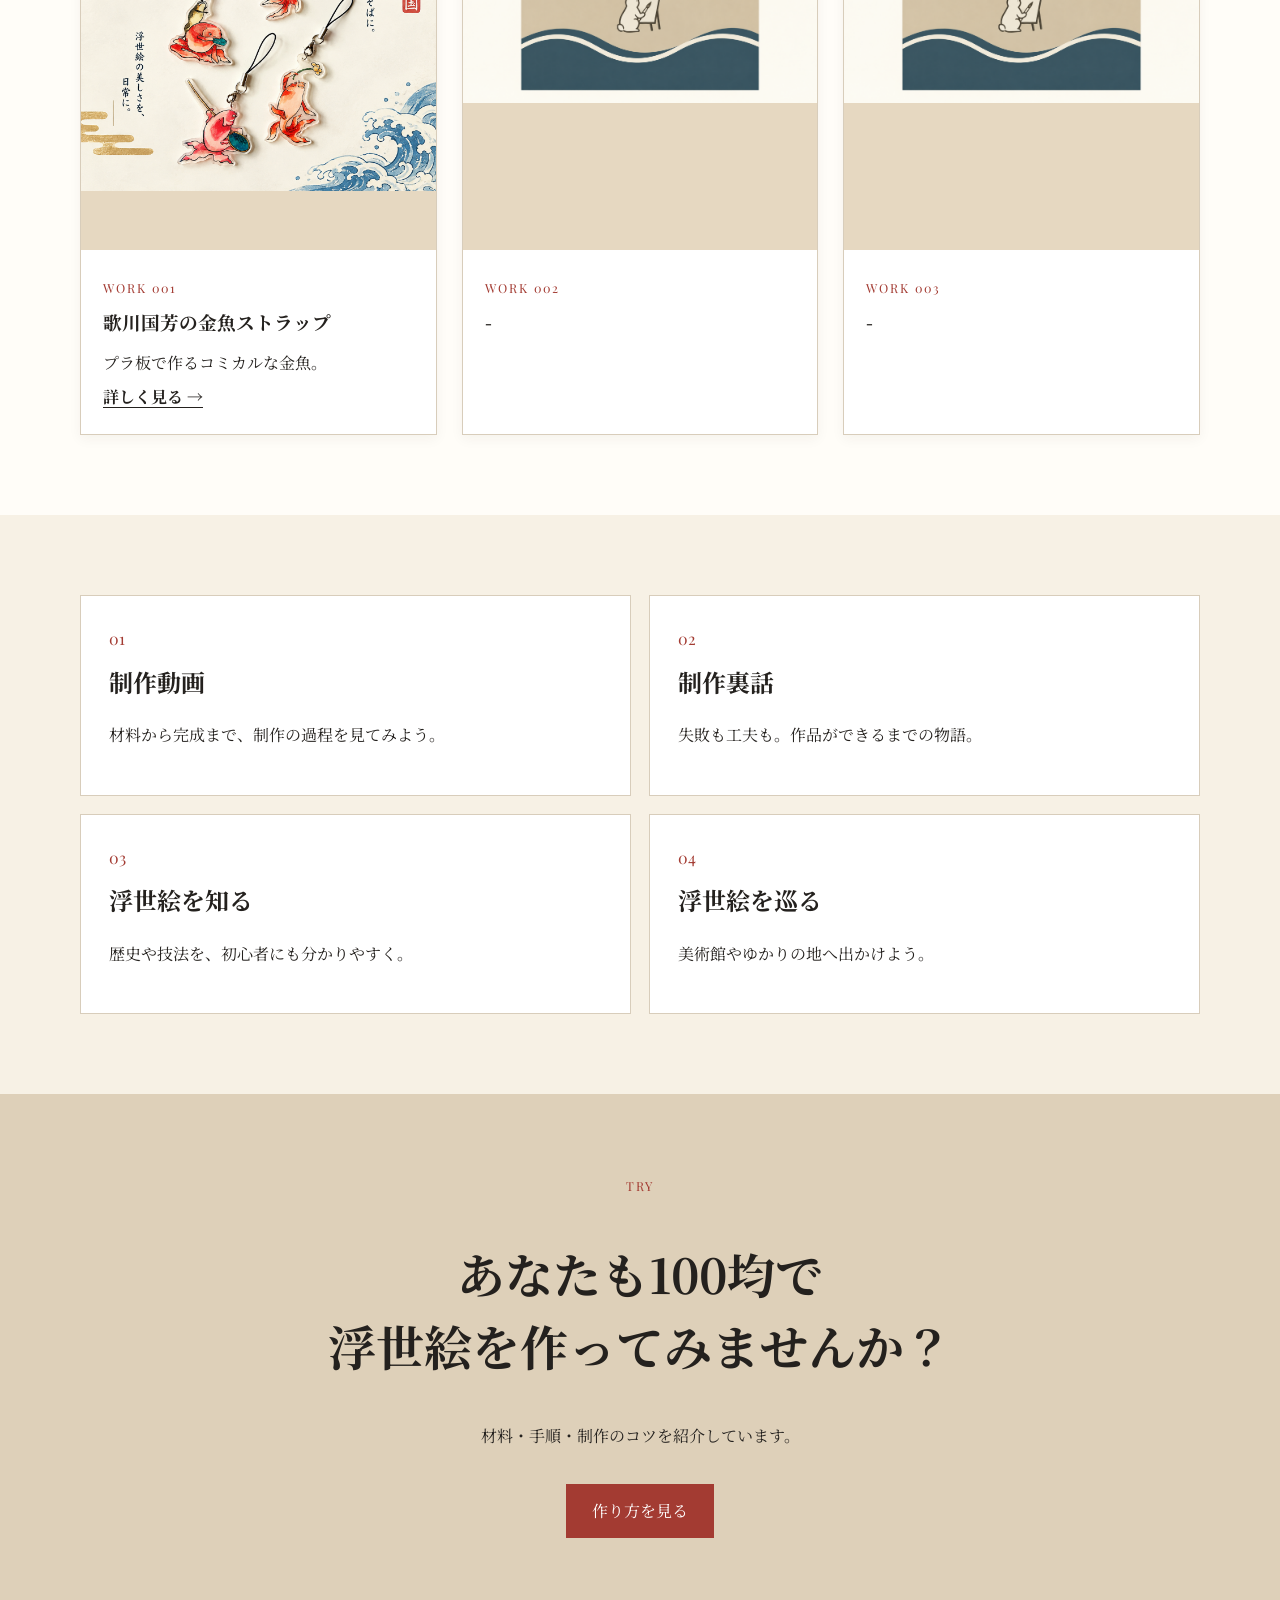
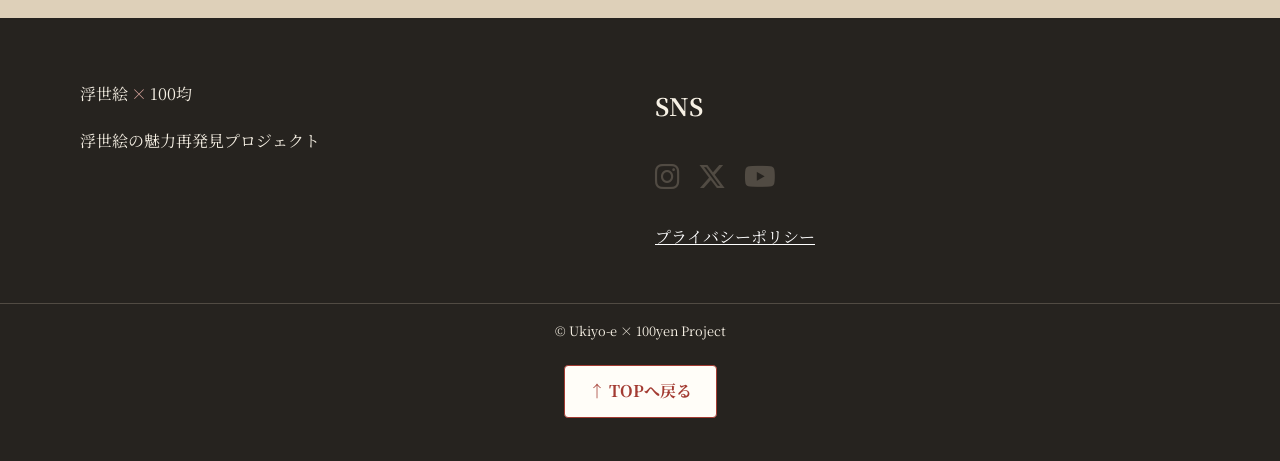
==== commit b0e04afb: "Add files via upload" ====
--- a/index.html
+++ b/index.html
@@ -8,16 +8,23 @@
   <link rel="stylesheet" href="css/style.css">
   <link rel="stylesheet" href="https://cdnjs.cloudflare.com/ajax/libs/font-awesome/6.7.2/css/all.min.css">
 
-  <!-- Google Analytics 4：G-XXXXXXXXXXを自分の測定IDに変更してください -->
-  <script async src="https://www.googletagmanager.com/gtag/js?id=G-XXXXXXXXXX"></script>
-  <script>
-    window.dataLayer = window.dataLayer || [];
-    function gtag(){dataLayer.push(arguments);}
-    gtag('js', new Date());
-    gtag('config', 'G-XXXXXXXXXX');
-  </script>
+  
+<!-- Google Analytics 4 -->
+<script async src="https://www.googletagmanager.com/gtag/js?id=G-CPS1Z0LVFZ"></script>
+<script>
+  window.dataLayer = window.dataLayer || [];
+  function gtag(){dataLayer.push(arguments);}
+  gtag('js', new Date());
+
+  gtag('config', 'G-CPS1Z0LVFZ');
+</script>
+
+
+
+
 </head>
 <body>
+    <div id="top"></div>
 <a class="skip-link" href="#main">本文へ移動</a>
 <header class="site-header">
   <div class="header-inner">
@@ -210,6 +217,7 @@
     </div>
 
     <p class="copyright">© Ukiyo-e × 100yen Project</p>
+    <div class="back-to-top-wrap"><a class="back-to-top" href="#top" data-track="back_to_top"><span data-ja="↑ TOPへ戻る" data-en="↑ Back to top">↑ TOPへ戻る</span></a></div>
 </footer>
 
 
--- a/css/style.css
+++ b/css/style.css
@@ -2015,4 +2015,48 @@
         gap: 30px;
     }
 
-}+}
+
+/* 2026-10: artists, footer top link, and behind-the-scenes video */
+.artist-nameplate {
+    display: flex;
+    align-items: center;
+    justify-content: center;
+    padding: 20px;
+    color: #24211e;
+    background: linear-gradient(145deg, #f7f1e5, #e6d8c1);
+    font-family: "Noto Serif JP", serif;
+    font-size: clamp(1.5rem, 3vw, 2.2rem);
+    font-weight: 700;
+    letter-spacing: .12em;
+    text-align: center;
+}
+.story-video-link { margin-block: 30px; }
+.failure-video-button { display: inline-block; max-width: 100%; }
+.back-to-top-wrap { text-align: center; padding: 22px 16px 28px; }
+.back-to-top { display: inline-block; padding: 10px 24px; border: 1px solid #a33b32; border-radius: 4px; color: #a33b32; background: #fffdf8; text-decoration: none; font-weight: 700; }
+.back-to-top:hover, .back-to-top:focus-visible { background: #a33b32; color: #fff; }
+@media (prefers-reduced-motion: no-preference) { html:focus-within { scroll-behavior: smooth; } }
+
+/* YouTube Shorts embed: preserves the vertical 9:16 ratio */
+.making-video-frame {
+    display: flex;
+    justify-content: center;
+    align-items: center;
+}
+.making-video-frame iframe {
+    display: block;
+    width: 100%;
+    max-width: 360px;
+    aspect-ratio: 9 / 16;
+    height: auto;
+    border: 0;
+}
+.making-video-info .making-video-youtube-link {
+    margin-top: 12px;
+}
+.making-video-youtube-link a {
+    color: var(--red);
+    text-decoration: underline;
+    text-underline-offset: 3px;
+}
